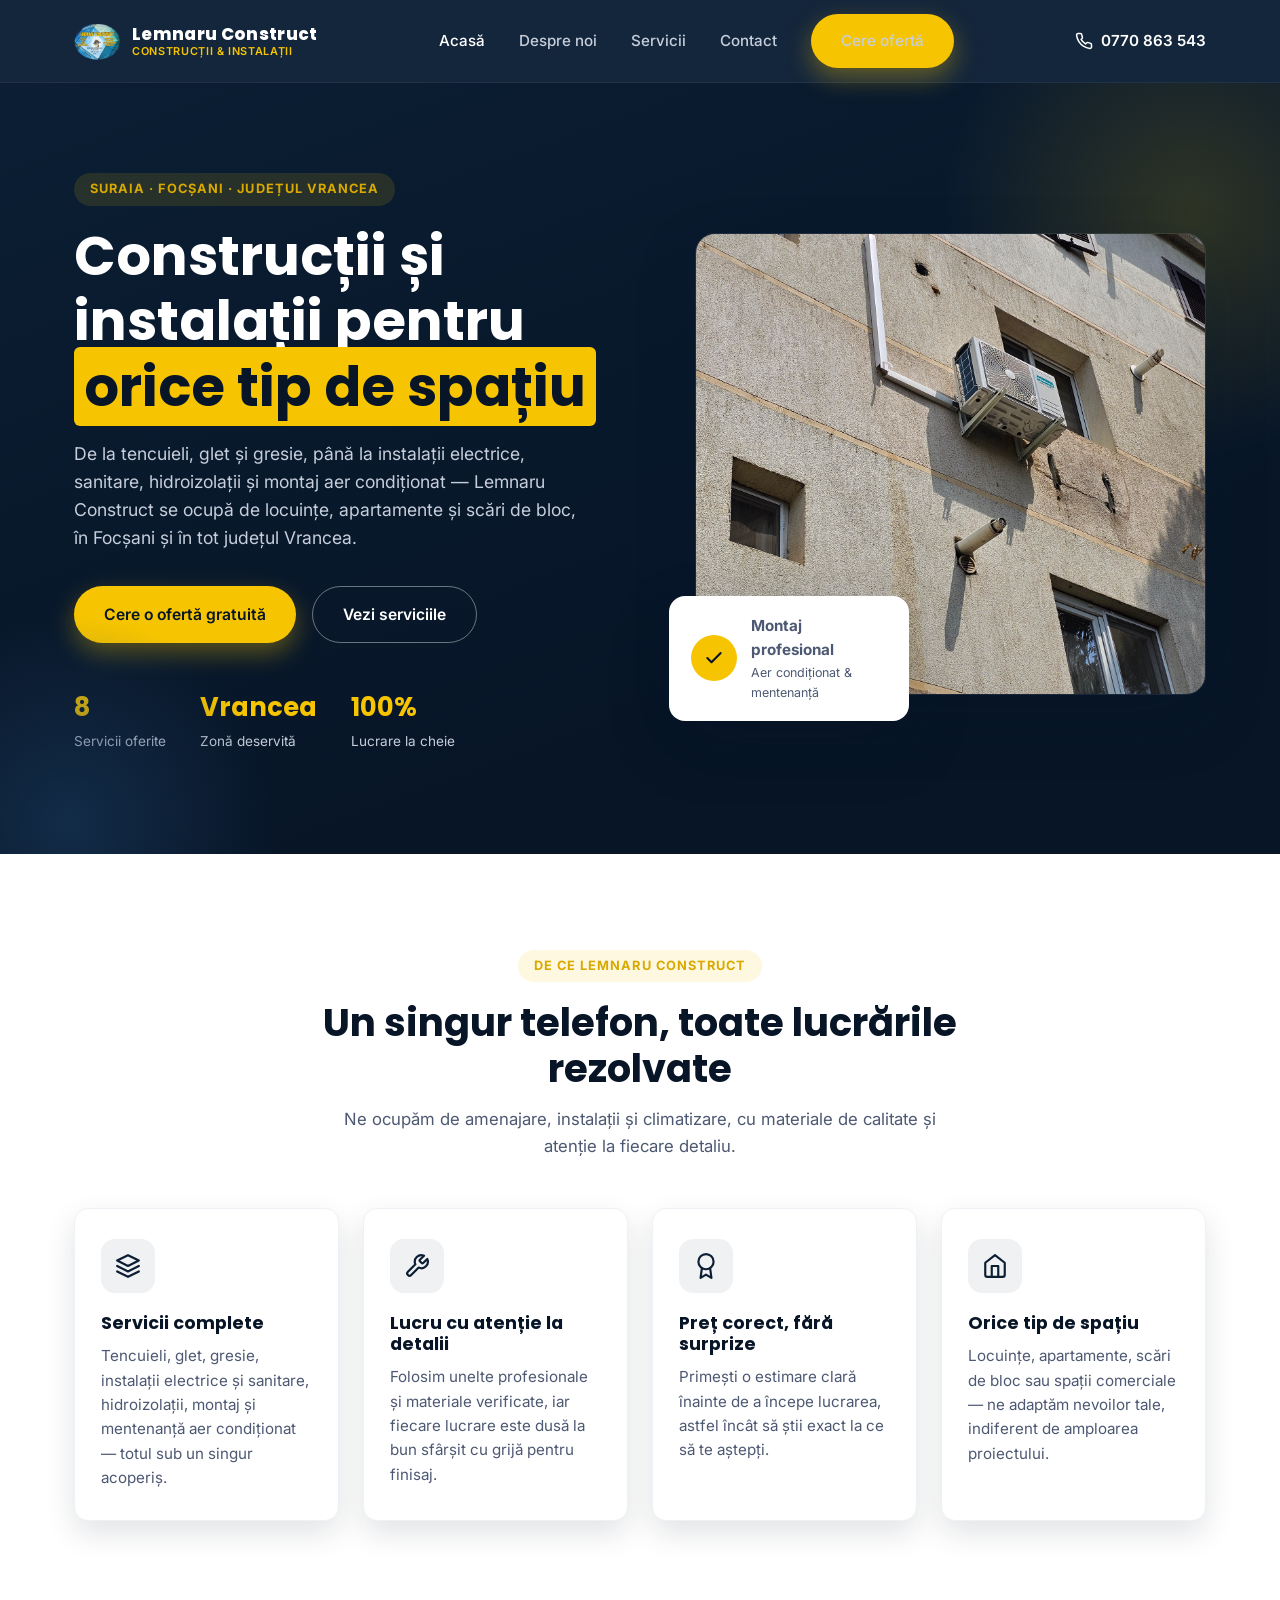
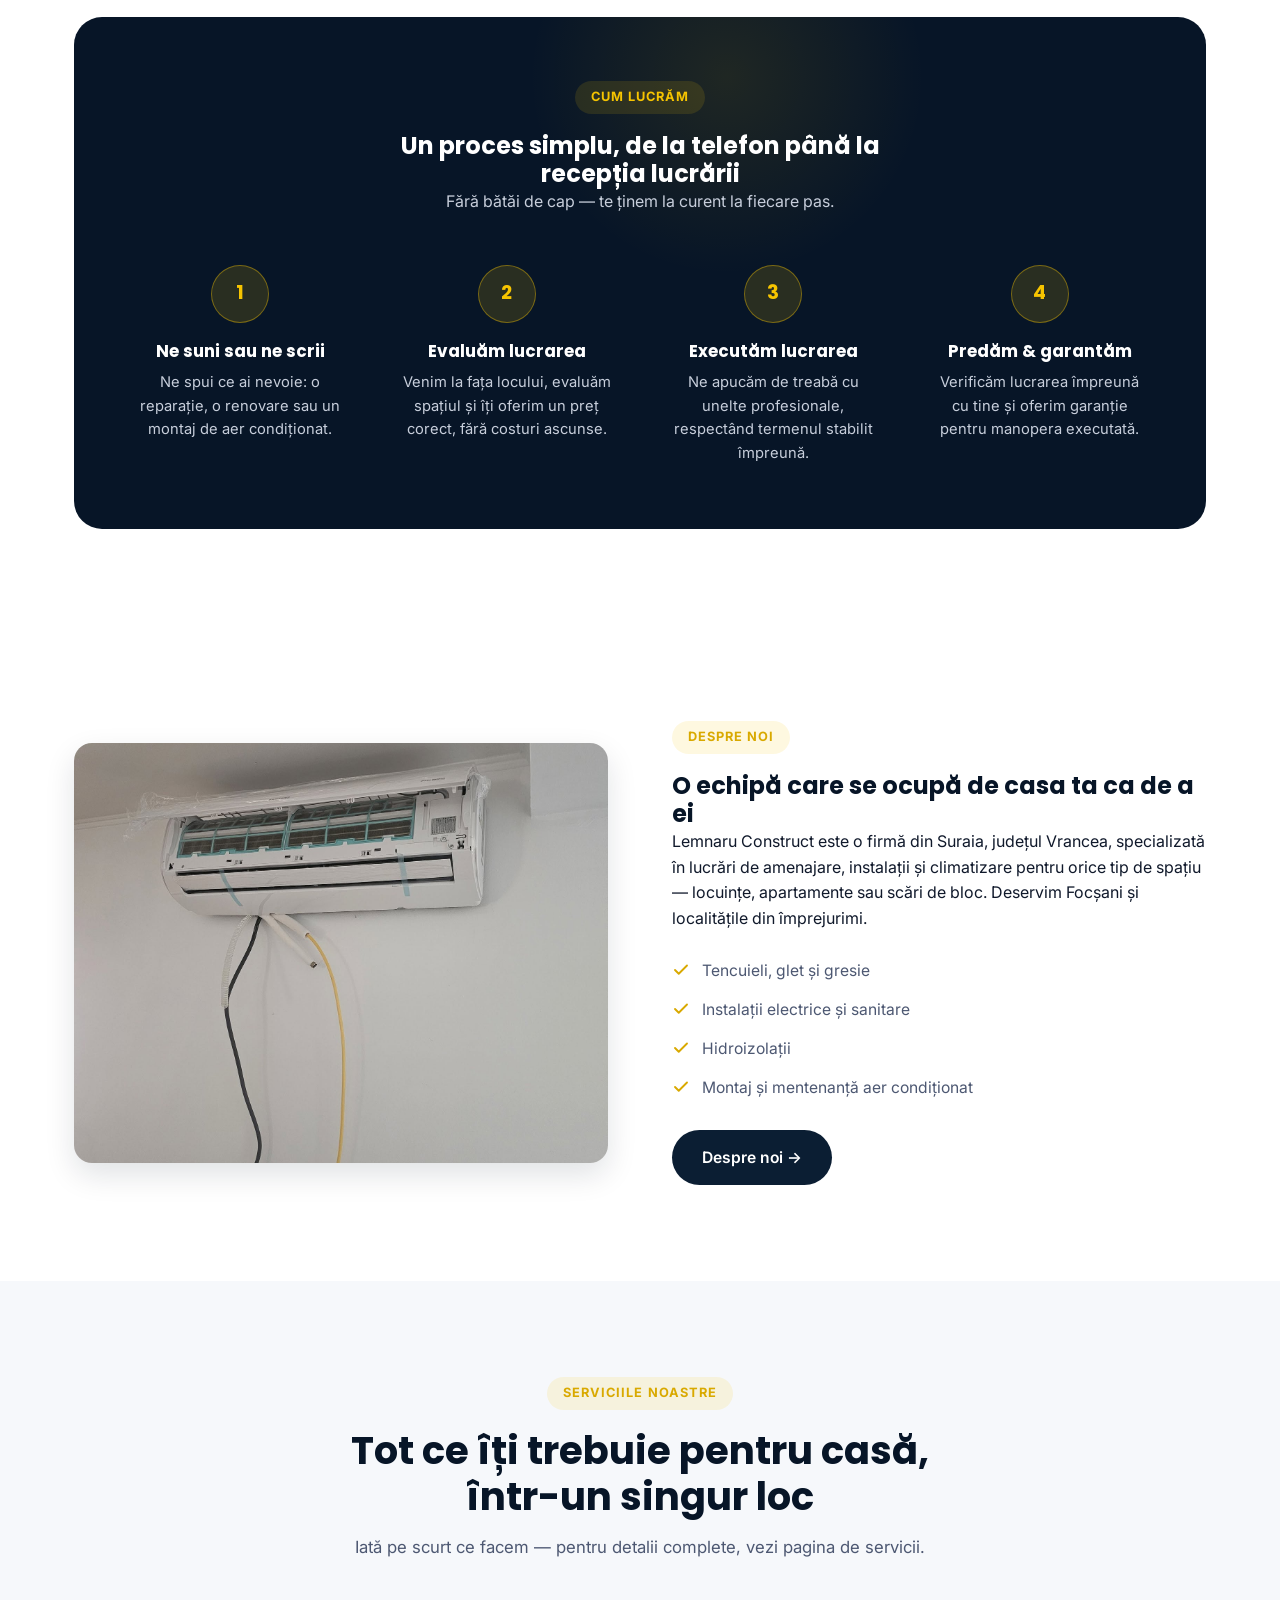
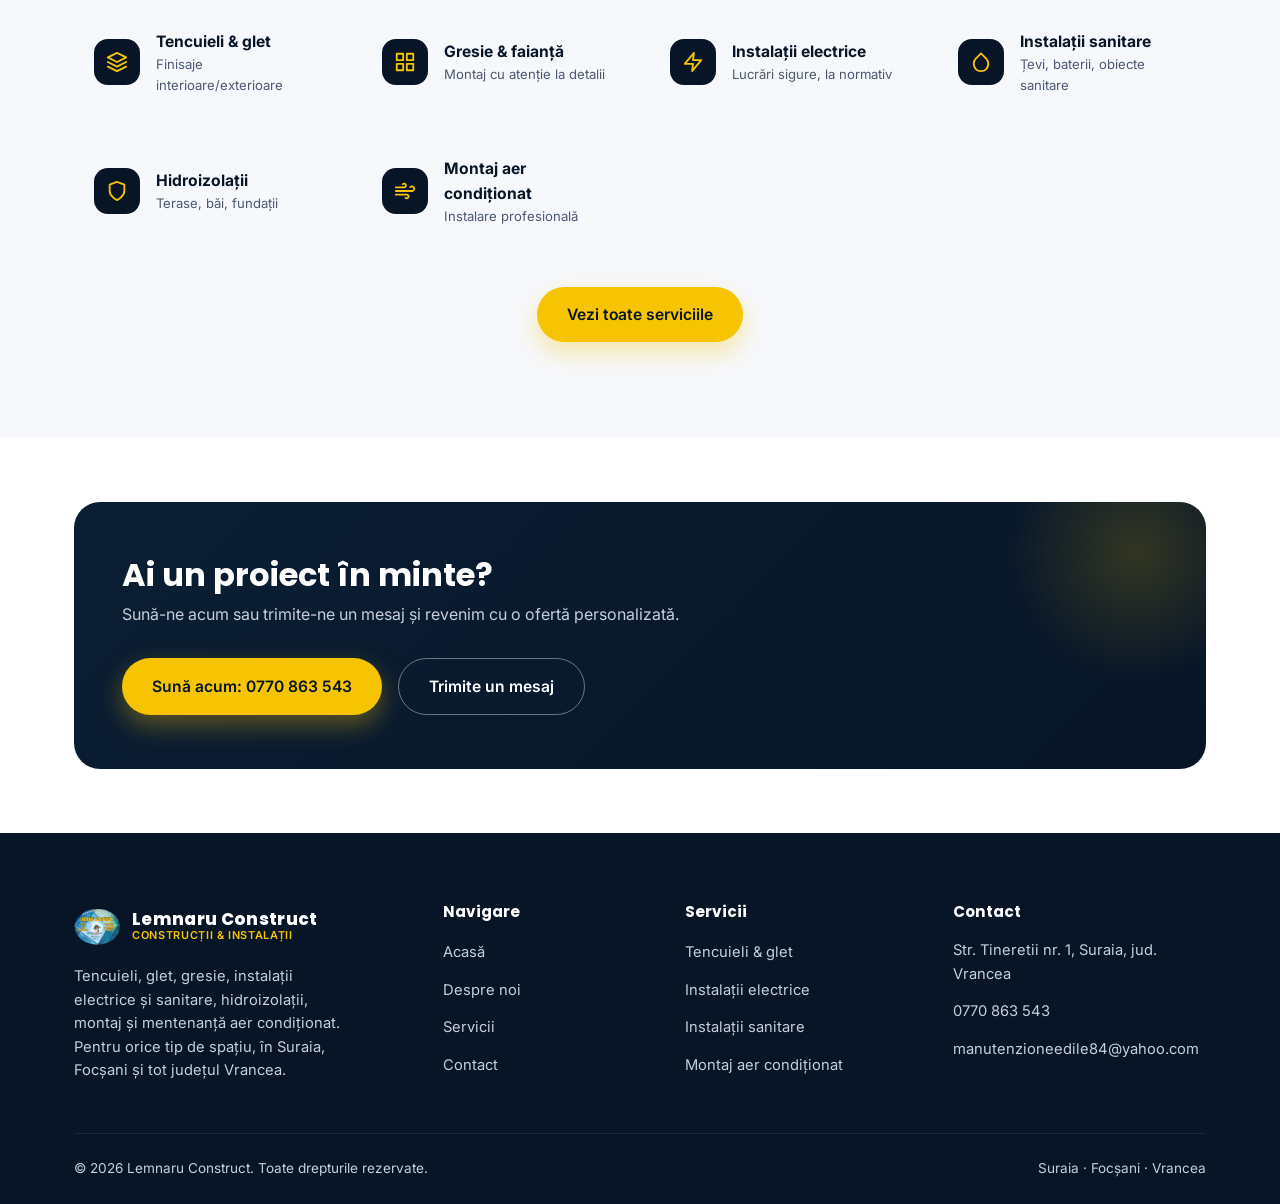
==== index.html @ 9089bf75 "Initial commit: site prezentare Lemnaru Construct 4 pagini (Acasa, Despre noi, Servicii, Contact) cu" ====
<!doctype html>
<html lang="ro">
<head>
<meta charset="UTF-8">
<meta name="viewport" content="width=device-width, initial-scale=1.0">
<title>Lemnaru Construct | Construcții & Instalații, Suraia - Focșani, Vrancea</title>
<meta name="description" content="Lemnaru Construct - tencuieli, glet, gresie, instalații electrice și sanitare, hidroizolații, montaj și mentenanță aer condiționat. Suraia, Focșani, județul Vrancea.">
<link rel="icon" type="image/png" href="images/logo.png">
<link rel="preconnect" href="https://fonts.googleapis.com">
<link href="https://fonts.googleapis.com/css2?family=Poppins:wght@600;700;800&family=Inter:wght@400;500;600;700&display=swap" rel="stylesheet">
<link rel="stylesheet" href="css/style.css">
</head>
<body>

<header class="site-header">
  <div class="nav-wrap">
    <a href="index.html" class="brand">
      <img src="images/logo.png" alt="Logo Lemnaru Construct">
      <span class="brand-text">
        <strong>Lemnaru Construct</strong>
        <span>Construcții &amp; Instalații</span>
      </span>
    </a>
    <nav class="nav-links">
      <a href="index.html" class="active">Acasă</a>
      <a href="despre.html">Despre noi</a>
      <a href="servicii.html">Servicii</a>
      <a href="contact.html">Contact</a>
      <a href="contact.html" class="btn btn-gold">Cere ofertă</a>
    </nav>
    <div class="nav-actions">
      <a href="tel:0770863543" class="nav-phone">
        <svg width="18" height="18" viewBox="0 0 24 24" fill="none" stroke="currentColor" stroke-width="2" stroke-linecap="round" stroke-linejoin="round"><path d="M22 16.92v3a2 2 0 0 1-2.18 2 19.79 19.79 0 0 1-8.63-3.07 19.5 19.5 0 0 1-6-6 19.79 19.79 0 0 1-3.07-8.67A2 2 0 0 1 4.11 2h3a2 2 0 0 1 2 1.72c.127.96.361 1.9.7 2.81a2 2 0 0 1-.45 2.11L8.09 9.91a16 16 0 0 0 6 6l1.27-1.27a2 2 0 0 1 2.11-.45c.91.339 1.85.573 2.81.7A2 2 0 0 1 22 16.92z"/></svg>
        0770 863 543
      </a>
      <button class="nav-toggle" aria-label="Deschide meniul" aria-expanded="false">
        <svg width="24" height="24" viewBox="0 0 24 24" fill="none" stroke="currentColor" stroke-width="2" stroke-linecap="round" stroke-linejoin="round"><line x1="3" y1="6" x2="21" y2="6"/><line x1="3" y1="12" x2="21" y2="12"/><line x1="3" y1="18" x2="21" y2="18"/></svg>
      </button>
    </div>
  </div>
</header>

<main>

  <!-- HERO -->
  <section class="hero">
    <div class="container hero-grid">
      <div class="hero-copy">
        <span class="eyebrow">Suraia &middot; Focșani &middot; Județul Vrancea</span>
        <h1>Construcții și instalații pentru <span class="highlight">orice tip de spațiu</span></h1>
        <p>De la tencuieli, glet și gresie, până la instalații electrice, sanitare, hidroizolații și montaj aer condiționat — Lemnaru Construct se ocupă de locuințe, apartamente și scări de bloc, în Focșani și în tot județul Vrancea.</p>
        <div class="hero-actions">
          <a href="contact.html" class="btn btn-gold">Cere o ofertă gratuită</a>
          <a href="servicii.html" class="btn btn-outline">Vezi serviciile</a>
        </div>
        <div class="hero-stats">
          <div><strong>8</strong><span>Servicii oferite</span></div>
          <div><strong>Vrancea</strong><span>Zonă deservită</span></div>
          <div><strong>100%</strong><span>Lucrare la cheie</span></div>
        </div>
      </div>
      <div class="hero-visual">
        <div class="frame">
          <img src="images/lucrare-1.jpg" alt="Montaj aer condiționat realizat de Lemnaru Construct">
        </div>
        <div class="hero-badge">
          <span class="ring">
            <svg width="20" height="20" viewBox="0 0 24 24" fill="none" stroke="currentColor" stroke-width="2.5" stroke-linecap="round" stroke-linejoin="round"><polyline points="20 6 9 17 4 12"/></svg>
          </span>
          <span>
            <strong>Montaj profesional</strong>
            <span>Aer condiționat &amp; mentenanță</span>
          </span>
        </div>
      </div>
    </div>
  </section>

  <!-- WHY CHOOSE US -->
  <section class="section">
    <div class="container">
      <div class="section-head center">
        <span class="eyebrow">De ce Lemnaru Construct</span>
        <h2>Un singur telefon, toate lucrările rezolvate</h2>
        <p>Ne ocupăm de amenajare, instalații și climatizare, cu materiale de calitate și atenție la fiecare detaliu.</p>
      </div>
      <div class="features-grid">
        <div class="feature-card">
          <span class="icon-circle">
            <svg width="26" height="26" viewBox="0 0 24 24" fill="none" stroke="currentColor" stroke-width="2" stroke-linecap="round" stroke-linejoin="round"><polygon points="12 2 2 7 12 12 22 7 12 2"/><polyline points="2 17 12 22 22 17"/><polyline points="2 12 12 17 22 12"/></svg>
          </span>
          <h3>Servicii complete</h3>
          <p>Tencuieli, glet, gresie, instalații electrice și sanitare, hidroizolații, montaj și mentenanță aer condiționat — totul sub un singur acoperiș.</p>
        </div>
        <div class="feature-card">
          <span class="icon-circle">
            <svg width="26" height="26" viewBox="0 0 24 24" fill="none" stroke="currentColor" stroke-width="2" stroke-linecap="round" stroke-linejoin="round"><path d="M14.7 6.3a1 1 0 0 0 0 1.4l1.6 1.6a1 1 0 0 0 1.4 0l3.77-3.77a6 6 0 0 1-7.94 7.94l-6.91 6.91a2.12 2.12 0 0 1-3-3l6.91-6.91a6 6 0 0 1 7.94-7.94l-3.76 3.76z"/></svg>
          </span>
          <h3>Lucru cu atenție la detalii</h3>
          <p>Folosim unelte profesionale și materiale verificate, iar fiecare lucrare este dusă la bun sfârșit cu grijă pentru finisaj.</p>
        </div>
        <div class="feature-card">
          <span class="icon-circle">
            <svg width="26" height="26" viewBox="0 0 24 24" fill="none" stroke="currentColor" stroke-width="2" stroke-linecap="round" stroke-linejoin="round"><circle cx="12" cy="8" r="7"/><polyline points="8.21 13.89 7 23 12 20 17 23 15.79 13.88"/></svg>
          </span>
          <h3>Preț corect, fără surprize</h3>
          <p>Primești o estimare clară înainte de a începe lucrarea, astfel încât să știi exact la ce să te aștepți.</p>
        </div>
        <div class="feature-card">
          <span class="icon-circle">
            <svg width="26" height="26" viewBox="0 0 24 24" fill="none" stroke="currentColor" stroke-width="2" stroke-linecap="round" stroke-linejoin="round"><path d="M3 9l9-7 9 7v11a2 2 0 0 1-2 2H5a2 2 0 0 1-2-2z"/><polyline points="9 22 9 12 15 12 15 22"/></svg>
          </span>
          <h3>Orice tip de spațiu</h3>
          <p>Locuințe, apartamente, scări de bloc sau spații comerciale — ne adaptăm nevoilor tale, indiferent de amploarea proiectului.</p>
        </div>
      </div>
    </div>
  </section>

  <!-- HOW WE WORK -->
  <section class="section" style="padding-top:0;">
    <div class="container">
      <div class="process-wrap">
        <div class="process-head">
          <span class="eyebrow" style="color:var(--gold); background:rgba(246,196,0,.12);">Cum lucrăm</span>
          <h2>Un proces simplu, de la telefon până la recepția lucrării</h2>
          <p>Fără bătăi de cap — te ținem la curent la fiecare pas.</p>
        </div>
        <div class="process-grid">
          <div class="process-step">
            <div class="process-num">1</div>
            <h3>Ne suni sau ne scrii</h3>
            <p>Ne spui ce ai nevoie: o reparație, o renovare sau un montaj de aer condiționat.</p>
          </div>
          <div class="process-step">
            <div class="process-num">2</div>
            <h3>Evaluăm lucrarea</h3>
            <p>Venim la fața locului, evaluăm spațiul și îți oferim un preț corect, fără costuri ascunse.</p>
          </div>
          <div class="process-step">
            <div class="process-num">3</div>
            <h3>Executăm lucrarea</h3>
            <p>Ne apucăm de treabă cu unelte profesionale, respectând termenul stabilit împreună.</p>
          </div>
          <div class="process-step">
            <div class="process-num">4</div>
            <h3>Predăm &amp; garantăm</h3>
            <p>Verificăm lucrarea împreună cu tine și oferim garanție pentru manopera executată.</p>
          </div>
        </div>
      </div>
    </div>
  </section>

  <!-- ABOUT PREVIEW -->
  <section class="section">
    <div class="container split">
      <div class="split-media">
        <div class="frame">
          <img src="images/lucrare-4.jpg" alt="Echipa Lemnaru Construct la lucru">
        </div>
      </div>
      <div class="split-copy">
        <span class="eyebrow">Despre noi</span>
        <h2>O echipă care se ocupă de casa ta ca de a ei</h2>
        <p>Lemnaru Construct este o firmă din Suraia, județul Vrancea, specializată în lucrări de amenajare, instalații și climatizare pentru orice tip de spațiu — locuințe, apartamente sau scări de bloc. Deservim Focșani și localitățile din împrejurimi.</p>
        <ul class="split-list">
          <li>
            <svg width="18" height="18" viewBox="0 0 24 24" fill="none" stroke="currentColor" stroke-width="2.5" stroke-linecap="round" stroke-linejoin="round"><polyline points="20 6 9 17 4 12"/></svg>
            Tencuieli, glet și gresie
          </li>
          <li>
            <svg width="18" height="18" viewBox="0 0 24 24" fill="none" stroke="currentColor" stroke-width="2.5" stroke-linecap="round" stroke-linejoin="round"><polyline points="20 6 9 17 4 12"/></svg>
            Instalații electrice și sanitare
          </li>
          <li>
            <svg width="18" height="18" viewBox="0 0 24 24" fill="none" stroke="currentColor" stroke-width="2.5" stroke-linecap="round" stroke-linejoin="round"><polyline points="20 6 9 17 4 12"/></svg>
            Hidroizolații
          </li>
          <li>
            <svg width="18" height="18" viewBox="0 0 24 24" fill="none" stroke="currentColor" stroke-width="2.5" stroke-linecap="round" stroke-linejoin="round"><polyline points="20 6 9 17 4 12"/></svg>
            Montaj și mentenanță aer condiționat
          </li>
        </ul>
        <div style="margin-top:30px;">
          <a href="despre.html" class="btn btn-navy">Despre noi &rarr;</a>
        </div>
      </div>
    </div>
  </section>

  <!-- SERVICES PREVIEW -->
  <section class="section" style="background:var(--off-white);">
    <div class="container">
      <div class="section-head center">
        <span class="eyebrow">Serviciile noastre</span>
        <h2>Tot ce îți trebuie pentru casă, într-un singur loc</h2>
        <p>Iată pe scurt ce facem — pentru detalii complete, vezi pagina de servicii.</p>
      </div>
      <div class="services-preview-grid">
        <a href="servicii.html" class="service-mini">
          <span class="icon-circle"><svg width="22" height="22" viewBox="0 0 24 24" fill="none" stroke="currentColor" stroke-width="2" stroke-linecap="round" stroke-linejoin="round"><polygon points="12 2 2 7 12 12 22 7 12 2"/><polyline points="2 17 12 22 22 17"/><polyline points="2 12 12 17 22 12"/></svg></span>
          <span><strong>Tencuieli &amp; glet</strong><span>Finisaje interioare/exterioare</span></span>
        </a>
        <a href="servicii.html" class="service-mini">
          <span class="icon-circle"><svg width="22" height="22" viewBox="0 0 24 24" fill="none" stroke="currentColor" stroke-width="2" stroke-linecap="round" stroke-linejoin="round"><rect x="3" y="3" width="7" height="7"/><rect x="14" y="3" width="7" height="7"/><rect x="14" y="14" width="7" height="7"/><rect x="3" y="14" width="7" height="7"/></svg></span>
          <span><strong>Gresie &amp; faianță</strong><span>Montaj cu atenție la detalii</span></span>
        </a>
        <a href="servicii.html" class="service-mini">
          <span class="icon-circle"><svg width="22" height="22" viewBox="0 0 24 24" fill="none" stroke="currentColor" stroke-width="2" stroke-linecap="round" stroke-linejoin="round"><polygon points="13 2 3 14 12 14 11 22 21 10 12 10 13 2"/></svg></span>
          <span><strong>Instalații electrice</strong><span>Lucrări sigure, la normativ</span></span>
        </a>
        <a href="servicii.html" class="service-mini">
          <span class="icon-circle"><svg width="22" height="22" viewBox="0 0 24 24" fill="none" stroke="currentColor" stroke-width="2" stroke-linecap="round" stroke-linejoin="round"><path d="M12 2.69l5.66 5.66a8 8 0 1 1-11.31 0z"/></svg></span>
          <span><strong>Instalații sanitare</strong><span>Țevi, baterii, obiecte sanitare</span></span>
        </a>
        <a href="servicii.html" class="service-mini">
          <span class="icon-circle"><svg width="22" height="22" viewBox="0 0 24 24" fill="none" stroke="currentColor" stroke-width="2" stroke-linecap="round" stroke-linejoin="round"><path d="M12 22s8-4 8-10V5l-8-3-8 3v7c0 6 8 10 8 10z"/></svg></span>
          <span><strong>Hidroizolații</strong><span>Terase, băi, fundații</span></span>
        </a>
        <a href="servicii.html" class="service-mini">
          <span class="icon-circle"><svg width="22" height="22" viewBox="0 0 24 24" fill="none" stroke="currentColor" stroke-width="2" stroke-linecap="round" stroke-linejoin="round"><path d="M9.59 4.59A2 2 0 1 1 11 8H2m10.59 11.41A2 2 0 1 0 14 16H2m15.73-8.27A2.5 2.5 0 1 1 19.5 12H2"/></svg></span>
          <span><strong>Montaj aer condiționat</strong><span>Instalare profesională</span></span>
        </a>
      </div>
      <div style="text-align:center; margin-top:40px;">
        <a href="servicii.html" class="btn btn-gold">Vezi toate serviciile</a>
      </div>
    </div>
  </section>

  <!-- CTA -->
  <section class="section-tight">
    <div class="container">
      <div class="cta-band">
        <div>
          <h2>Ai un proiect în minte?</h2>
          <p>Sună-ne acum sau trimite-ne un mesaj și revenim cu o ofertă personalizată.</p>
        </div>
        <div class="cta-actions">
          <a href="tel:0770863543" class="btn btn-gold">Sună acum: 0770 863 543</a>
          <a href="contact.html" class="btn btn-outline">Trimite un mesaj</a>
        </div>
      </div>
    </div>
  </section>

</main>

<footer class="site-footer">
  <div class="container">
    <div class="footer-grid">
      <div class="footer-brand">
        <a href="index.html" class="brand">
          <img src="images/logo.png" alt="Logo Lemnaru Construct">
          <span class="brand-text">
            <strong>Lemnaru Construct</strong>
            <span>Construcții &amp; Instalații</span>
          </span>
        </a>
        <p>Tencuieli, glet, gresie, instalații electrice și sanitare, hidroizolații, montaj și mentenanță aer condiționat. Pentru orice tip de spațiu, în Suraia, Focșani și tot județul Vrancea.</p>
      </div>
      <div class="footer-col">
        <h4>Navigare</h4>
        <ul>
          <li><a href="index.html">Acasă</a></li>
          <li><a href="despre.html">Despre noi</a></li>
          <li><a href="servicii.html">Servicii</a></li>
          <li><a href="contact.html">Contact</a></li>
        </ul>
      </div>
      <div class="footer-col">
        <h4>Servicii</h4>
        <ul>
          <li><a href="servicii.html">Tencuieli &amp; glet</a></li>
          <li><a href="servicii.html">Instalații electrice</a></li>
          <li><a href="servicii.html">Instalații sanitare</a></li>
          <li><a href="servicii.html">Montaj aer condiționat</a></li>
        </ul>
      </div>
      <div class="footer-col">
        <h4>Contact</h4>
        <div class="contact-row">
          <span>Str. Tineretii nr. 1, Suraia, jud. Vrancea</span>
        </div>
        <div class="contact-row">
          <a href="tel:0770863543">0770 863 543</a>
        </div>
        <div class="contact-row">
          <a href="mailto:manutenzioneedile84@yahoo.com">manutenzioneedile84@yahoo.com</a>
        </div>
      </div>
    </div>
    <div class="footer-bottom">
      <span>&copy; 2026 Lemnaru Construct. Toate drepturile rezervate.</span>
      <span>Suraia &middot; Focșani &middot; Vrancea</span>
    </div>
  </div>
</footer>

<script src="js/script.js"></script>
</body>
</html>
---- css/style.css ----
/* ============ Reset & base ============ */
* { margin: 0; padding: 0; box-sizing: border-box; }

:root {
  --navy-950: #071527;
  --navy-900: #0b1e33;
  --navy-800: #122b46;
  --navy-700: #1a3a5c;
  --gold: #f6c400;
  --gold-dark: #d9a900;
  --white: #ffffff;
  --off-white: #f6f8fb;
  --gray-100: #eef1f6;
  --gray-300: #c7cedb;
  --gray-500: #7c8698;
  --text-dark: #10192b;
  --text-muted: #4d5872;
  --radius: 14px;
  --shadow: 0 12px 30px rgba(7, 21, 39, 0.12);
  --shadow-lg: 0 24px 60px rgba(7, 21, 39, 0.22);
}

html { scroll-behavior: smooth; }

body {
  font-family: 'Inter', system-ui, -apple-system, sans-serif;
  color: var(--text-dark);
  background: var(--white);
  line-height: 1.6;
  overflow-x: hidden;
}

h1, h2, h3, h4 {
  font-family: 'Poppins', 'Inter', sans-serif;
  font-weight: 700;
  line-height: 1.2;
  color: var(--navy-950);
}

a { text-decoration: none; color: inherit; }
ul { list-style: none; }
img { max-width: 100%; display: block; }
button { font-family: inherit; cursor: pointer; border: none; }

.container {
  width: 100%;
  max-width: 1180px;
  margin: 0 auto;
  padding: 0 24px;
}

.section { padding: 96px 0; }
.section-tight { padding: 64px 0; }

.eyebrow {
  display: inline-flex;
  align-items: center;
  gap: 8px;
  font-size: 0.8rem;
  font-weight: 700;
  letter-spacing: 0.08em;
  text-transform: uppercase;
  color: var(--gold-dark);
  background: rgba(246, 196, 0, 0.12);
  padding: 6px 16px;
  border-radius: 999px;
  margin-bottom: 18px;
}

.section-head { max-width: 640px; margin-bottom: 48px; }
.section-head.center { margin-left: auto; margin-right: auto; text-align: center; }
.section-head h2 { font-size: clamp(1.8rem, 3vw, 2.5rem); margin-bottom: 14px; }
.section-head p { color: var(--text-muted); font-size: 1.05rem; }

.highlight {
  color: var(--navy-950);
  background: var(--gold);
  padding: 0.03em 0.18em;
  border-radius: 6px;
  box-decoration-break: clone;
  -webkit-box-decoration-break: clone;
}

/* ============ Buttons ============ */
.btn {
  display: inline-flex;
  align-items: center;
  justify-content: center;
  gap: 10px;
  padding: 15px 30px;
  border-radius: 999px;
  font-weight: 600;
  font-size: 0.98rem;
  transition: transform 0.18s ease, box-shadow 0.18s ease, background 0.18s ease;
  white-space: nowrap;
}
.btn:hover { transform: translateY(-2px); }

.btn-gold {
  background: var(--gold);
  color: var(--navy-950);
  box-shadow: 0 10px 24px rgba(246, 196, 0, 0.35);
}
.btn-gold:hover { background: var(--gold-dark); }

.btn-outline {
  background: transparent;
  border: 1.5px solid rgba(255, 255, 255, 0.4);
  color: var(--white);
}
.btn-outline:hover { background: rgba(255, 255, 255, 0.12); }

.btn-navy {
  background: var(--navy-900);
  color: var(--white);
}
.btn-navy:hover { background: var(--navy-800); }

.btn-block { width: 100%; }

/* ============ Header ============ */
.site-header {
  position: sticky;
  top: 0;
  z-index: 100;
  background: rgba(11, 30, 51, 0.96);
  backdrop-filter: blur(10px);
  border-bottom: 1px solid rgba(255, 255, 255, 0.06);
}

.nav-wrap {
  display: flex;
  align-items: center;
  justify-content: space-between;
  padding: 14px 24px;
  max-width: 1180px;
  margin: 0 auto;
}

.brand {
  display: flex;
  align-items: center;
  gap: 12px;
}
.brand img {
  width: 46px;
  height: 46px;
  border-radius: 50%;
  object-fit: cover;
}
.brand-text {
  display: flex;
  flex-direction: column;
  line-height: 1.15;
}
.brand-text strong {
  color: var(--white);
  font-family: 'Poppins', sans-serif;
  font-weight: 800;
  font-size: 1.05rem;
  letter-spacing: 0.02em;
}
.brand-text span {
  color: var(--gold);
  font-size: 0.68rem;
  font-weight: 600;
  letter-spacing: 0.06em;
  text-transform: uppercase;
}

.nav-links {
  display: flex;
  align-items: center;
  gap: 34px;
}
.nav-links a {
  color: var(--gray-300);
  font-size: 0.95rem;
  font-weight: 500;
  transition: color 0.15s ease;
}
.nav-links a:hover, .nav-links a.active { color: var(--white); }

.nav-actions {
  display: flex;
  align-items: center;
  gap: 20px;
}
.nav-phone {
  display: flex;
  align-items: center;
  gap: 8px;
  color: var(--white);
  font-weight: 600;
  font-size: 0.95rem;
}
.nav-phone svg { flex-shrink: 0; }

.nav-toggle {
  display: none;
  background: none;
  width: 40px;
  height: 40px;
  align-items: center;
  justify-content: center;
  color: var(--white);
}

/* ============ Hero ============ */
.hero {
  position: relative;
  background: linear-gradient(160deg, var(--navy-900) 0%, var(--navy-950) 70%);
  color: var(--white);
  overflow: hidden;
  padding: 90px 0 100px;
}
.hero::before {
  content: '';
  position: absolute;
  top: -120px; right: -160px;
  width: 500px; height: 500px;
  background: radial-gradient(circle, rgba(246, 196, 0, 0.16), transparent 70%);
  border-radius: 50%;
}
.hero::after {
  content: '';
  position: absolute;
  bottom: -180px; left: -140px;
  width: 420px; height: 420px;
  background: radial-gradient(circle, rgba(26, 58, 92, 0.6), transparent 70%);
  border-radius: 50%;
}

.hero-grid {
  position: relative;
  display: grid;
  grid-template-columns: 1.05fr 0.95fr;
  gap: 56px;
  align-items: center;
}

.hero-copy h1 {
  color: var(--white);
  font-size: clamp(2.2rem, 4.4vw, 3.4rem);
  margin-bottom: 20px;
}
.hero-copy p {
  color: var(--gray-300);
  font-size: 1.1rem;
  max-width: 520px;
  margin-bottom: 34px;
}
.hero-actions {
  display: flex;
  flex-wrap: wrap;
  gap: 16px;
  margin-bottom: 44px;
}

.hero-stats {
  display: flex;
  gap: 34px;
  flex-wrap: wrap;
}
.hero-stats div strong {
  display: block;
  font-family: 'Poppins', sans-serif;
  font-size: 1.6rem;
  color: var(--gold);
}
.hero-stats div span {
  font-size: 0.85rem;
  color: var(--gray-300);
}

.hero-visual {
  position: relative;
}
.hero-visual .frame {
  border-radius: 20px;
  overflow: hidden;
  box-shadow: var(--shadow-lg);
  border: 1px solid rgba(255, 255, 255, 0.08);
}
.hero-visual img { width: 100%; height: 460px; object-fit: cover; }

.hero-badge {
  position: absolute;
  bottom: -26px;
  left: -26px;
  background: var(--white);
  color: var(--navy-950);
  padding: 18px 22px;
  border-radius: 16px;
  box-shadow: var(--shadow-lg);
  display: flex;
  align-items: center;
  gap: 14px;
  max-width: 240px;
}
.hero-badge .ring {
  width: 46px; height: 46px;
  border-radius: 50%;
  background: var(--gold);
  display: flex;
  align-items: center;
  justify-content: center;
  flex-shrink: 0;
  color: var(--navy-950);
  font-weight: 800;
}
.hero-badge strong { display: block; font-size: 0.95rem; }
.hero-badge span { font-size: 0.78rem; color: var(--text-muted); }

/* ============ Page hero (inner pages) ============ */
.page-hero {
  background: linear-gradient(160deg, var(--navy-900) 0%, var(--navy-950) 80%);
  color: var(--white);
  padding: 70px 0;
  text-align: center;
  position: relative;
  overflow: hidden;
}
.page-hero::before {
  content: '';
  position: absolute;
  top: -100px; right: -100px;
  width: 320px; height: 320px;
  background: radial-gradient(circle, rgba(246, 196, 0, 0.15), transparent 70%);
  border-radius: 50%;
}
.page-hero h1 { color: var(--white); font-size: clamp(1.9rem, 3.6vw, 2.7rem); margin-bottom: 12px; }
.page-hero p { color: var(--gray-300); max-width: 560px; margin: 0 auto; }
.breadcrumb {
  display: inline-flex;
  gap: 8px;
  font-size: 0.85rem;
  color: var(--gray-300);
  margin-bottom: 18px;
}
.breadcrumb span { color: var(--gold); }

/* ============ Feature / why-us cards ============ */
.features-grid {
  display: grid;
  grid-template-columns: repeat(auto-fit, minmax(230px, 1fr));
  gap: 24px;
}
.feature-card {
  background: var(--white);
  border: 1px solid var(--gray-100);
  border-radius: var(--radius);
  padding: 30px 26px;
  box-shadow: var(--shadow);
  transition: transform 0.2s ease, box-shadow 0.2s ease;
}
.feature-card:hover { transform: translateY(-6px); box-shadow: var(--shadow-lg); }
.icon-circle {
  width: 54px; height: 54px;
  border-radius: 14px;
  background: rgba(11, 30, 51, 0.06);
  display: flex;
  align-items: center;
  justify-content: center;
  margin-bottom: 20px;
  color: var(--navy-900);
}
.feature-card h3 { font-size: 1.1rem; margin-bottom: 10px; }
.feature-card p { color: var(--text-muted); font-size: 0.95rem; }

/* ============ Split (about) ============ */
.split {
  display: grid;
  grid-template-columns: 1fr 1fr;
  gap: 64px;
  align-items: center;
}
.split-media { position: relative; }
.split-media .frame {
  border-radius: 18px;
  overflow: hidden;
  box-shadow: var(--shadow);
}
.split-media img { width: 100%; height: 420px; object-fit: cover; }
.split-list { margin-top: 26px; display: flex; flex-direction: column; gap: 14px; }
.split-list li {
  display: flex;
  align-items: flex-start;
  gap: 12px;
  color: var(--text-muted);
  font-size: 0.98rem;
}
.split-list svg { color: var(--gold-dark); flex-shrink: 0; margin-top: 3px; }

/* ============ Process steps ============ */
.process-wrap {
  background: var(--navy-950);
  color: var(--white);
  border-radius: 28px;
  padding: 64px 48px;
  position: relative;
  overflow: hidden;
}
.process-wrap::before {
  content: '';
  position: absolute;
  top: -140px; left: 40%;
  width: 400px; height: 400px;
  background: radial-gradient(circle, rgba(246, 196, 0, 0.1), transparent 70%);
  border-radius: 50%;
}
.process-head { text-align: center; max-width: 560px; margin: 0 auto 50px; position: relative; }
.process-head h2 { color: var(--white); }
.process-head p { color: var(--gray-300); }
.process-grid {
  display: grid;
  grid-template-columns: repeat(auto-fit, minmax(220px, 1fr));
  gap: 30px;
  position: relative;
}
.process-step { text-align: center; padding: 0 10px; }
.process-num {
  width: 58px; height: 58px;
  border-radius: 50%;
  background: rgba(246, 196, 0, 0.14);
  border: 1.5px solid rgba(246, 196, 0, 0.4);
  color: var(--gold);
  font-family: 'Poppins', sans-serif;
  font-weight: 700;
  font-size: 1.2rem;
  display: flex;
  align-items: center;
  justify-content: center;
  margin: 0 auto 18px;
}
.process-step h3 { color: var(--white); font-size: 1.05rem; margin-bottom: 10px; }
.process-step p { color: var(--gray-300); font-size: 0.92rem; }

/* ============ Services grid ============ */
.services-grid {
  display: grid;
  grid-template-columns: repeat(auto-fit, minmax(270px, 1fr));
  gap: 26px;
}
.service-card {
  background: var(--white);
  border: 1px solid var(--gray-100);
  border-radius: var(--radius);
  padding: 32px 28px;
  box-shadow: var(--shadow);
  transition: transform 0.2s ease, box-shadow 0.2s ease, border-color 0.2s ease;
  display: flex;
  flex-direction: column;
  gap: 16px;
}
.service-card:hover { transform: translateY(-6px); box-shadow: var(--shadow-lg); border-color: rgba(246, 196, 0, 0.4); }
.service-card .icon-circle { background: var(--navy-950); color: var(--gold); }
.service-card h3 { font-size: 1.15rem; }
.service-card p { color: var(--text-muted); font-size: 0.95rem; flex-grow: 1; }
.service-card .tag {
  align-self: flex-start;
  font-size: 0.75rem;
  font-weight: 700;
  letter-spacing: 0.04em;
  text-transform: uppercase;
  color: var(--gold-dark);
  background: rgba(246, 196, 0, 0.12);
  padding: 5px 12px;
  border-radius: 999px;
}
.service-card.with-photo { padding: 0; overflow: hidden; }
.service-card.with-photo img { width: 100%; height: 190px; object-fit: cover; }
.service-card.with-photo .service-body { padding: 26px 26px 30px; display: flex; flex-direction: column; gap: 14px; flex-grow: 1; }

.services-preview-grid {
  display: grid;
  grid-template-columns: repeat(auto-fit, minmax(220px, 1fr));
  gap: 20px;
}
.service-mini {
  display: flex;
  align-items: center;
  gap: 16px;
  background: var(--off-white);
  border-radius: 14px;
  padding: 20px;
  transition: background 0.2s ease;
}
.service-mini:hover { background: var(--gray-100); }
.service-mini .icon-circle { margin-bottom: 0; width: 46px; height: 46px; background: var(--navy-950); color: var(--gold); flex-shrink: 0; }
.service-mini strong { display: block; font-size: 0.98rem; color: var(--navy-950); }
.service-mini span { font-size: 0.82rem; color: var(--text-muted); }

/* ============ Coverage / area ============ */
.coverage {
  background: var(--off-white);
  border-radius: 24px;
  padding: 56px;
  display: grid;
  grid-template-columns: 1.1fr 0.9fr;
  gap: 48px;
  align-items: center;
}
.coverage-tags {
  display: flex;
  flex-wrap: wrap;
  gap: 10px;
  margin-top: 22px;
}
.coverage-tags span {
  background: var(--white);
  border: 1px solid var(--gray-100);
  padding: 8px 16px;
  border-radius: 999px;
  font-size: 0.88rem;
  font-weight: 600;
  color: var(--navy-900);
  box-shadow: var(--shadow);
}
.coverage-map {
  border-radius: 18px;
  overflow: hidden;
  box-shadow: var(--shadow);
  height: 320px;
}
.coverage-map iframe { width: 100%; height: 100%; border: 0; }

/* ============ Values grid (despre) ============ */
.values-grid {
  display: grid;
  grid-template-columns: repeat(auto-fit, minmax(240px, 1fr));
  gap: 24px;
}
.value-card {
  padding: 28px;
  border-radius: var(--radius);
  background: var(--off-white);
}
.value-card h3 { font-size: 1.05rem; margin-bottom: 8px; }
.value-card p { color: var(--text-muted); font-size: 0.93rem; }

.timeline {
  display: flex;
  flex-direction: column;
  gap: 0;
}
.timeline-item {
  display: grid;
  grid-template-columns: 44px 1fr;
  gap: 20px;
}
.timeline-dot-col {
  display: flex;
  flex-direction: column;
  align-items: center;
}
.timeline-dot {
  width: 14px; height: 14px;
  border-radius: 50%;
  background: var(--gold);
  margin-top: 6px;
  flex-shrink: 0;
}
.timeline-line { width: 2px; flex-grow: 1; background: var(--gray-100); margin-top: 4px; }
.timeline-item:last-child .timeline-line { display: none; }
.timeline-content { padding-bottom: 34px; }
.timeline-content h4 { font-size: 1rem; margin-bottom: 6px; }
.timeline-content p { color: var(--text-muted); font-size: 0.93rem; }

/* ============ CTA band ============ */
.cta-band {
  background: linear-gradient(135deg, var(--navy-900), var(--navy-950));
  color: var(--white);
  border-radius: 26px;
  padding: 54px 48px;
  display: flex;
  align-items: center;
  justify-content: space-between;
  gap: 30px;
  flex-wrap: wrap;
  position: relative;
  overflow: hidden;
}
.cta-band::before {
  content: '';
  position: absolute;
  top: -80px; right: -60px;
  width: 260px; height: 260px;
  background: radial-gradient(circle, rgba(246, 196, 0, 0.18), transparent 70%);
  border-radius: 50%;
}
.cta-band h2 { color: var(--white); font-size: clamp(1.5rem, 2.6vw, 2rem); margin-bottom: 8px; }
.cta-band p { color: var(--gray-300); }
.cta-actions { display: flex; gap: 16px; flex-wrap: wrap; position: relative; }

/* ============ Contact page ============ */
.contact-grid {
  display: grid;
  grid-template-columns: 0.85fr 1.15fr;
  gap: 48px;
  align-items: start;
}
.contact-info-card {
  background: var(--navy-950);
  color: var(--white);
  border-radius: 22px;
  padding: 40px 34px;
}
.contact-info-card h3 { color: var(--white); margin-bottom: 8px; }
.contact-info-card > p { color: var(--gray-300); font-size: 0.94rem; margin-bottom: 30px; }
.contact-row {
  display: flex;
  gap: 16px;
  align-items: flex-start;
  padding: 18px 0;
  border-top: 1px solid rgba(255, 255, 255, 0.08);
}
.contact-row:first-of-type { border-top: none; }
.contact-row .icon-circle { background: rgba(246, 196, 0, 0.14); color: var(--gold); margin-bottom: 0; flex-shrink: 0; }
.contact-row strong { display: block; font-size: 0.95rem; margin-bottom: 3px; }
.contact-row span, .contact-row a { color: var(--gray-300); font-size: 0.92rem; }
.contact-row a:hover { color: var(--gold); }

.contact-form-card {
  background: var(--white);
  border: 1px solid var(--gray-100);
  border-radius: 22px;
  padding: 44px;
  box-shadow: var(--shadow);
}
.form-grid {
  display: grid;
  grid-template-columns: 1fr 1fr;
  gap: 20px;
  margin-bottom: 20px;
}
.form-field { display: flex; flex-direction: column; gap: 8px; }
.form-field.full { grid-column: 1 / -1; }
.form-field label { font-size: 0.88rem; font-weight: 600; color: var(--navy-950); }
.form-field input, .form-field select, .form-field textarea {
  border: 1.5px solid var(--gray-100);
  background: var(--off-white);
  border-radius: 10px;
  padding: 13px 16px;
  font-family: inherit;
  font-size: 0.95rem;
  color: var(--text-dark);
  transition: border-color 0.15s ease, background 0.15s ease;
}
.form-field input:focus, .form-field select:focus, .form-field textarea:focus {
  outline: none;
  border-color: var(--gold);
  background: var(--white);
}
.form-field textarea { resize: vertical; min-height: 120px; }
.form-note { font-size: 0.82rem; color: var(--gray-500); margin-top: 14px; }

/* ============ Footer ============ */
.site-footer {
  background: var(--navy-950);
  color: var(--gray-300);
  padding-top: 70px;
}
.footer-grid {
  display: grid;
  grid-template-columns: 1.3fr 0.8fr 0.9fr 1fr;
  gap: 40px;
  padding-bottom: 50px;
  border-bottom: 1px solid rgba(255, 255, 255, 0.08);
}
.footer-brand .brand-text strong { color: var(--white); }
.footer-brand p { margin-top: 16px; font-size: 0.92rem; max-width: 280px; }
.footer-col h4 { color: var(--white); font-size: 0.95rem; margin-bottom: 18px; }
.footer-col ul { display: flex; flex-direction: column; gap: 12px; }
.footer-col a { font-size: 0.92rem; transition: color 0.15s ease; }
.footer-col a:hover { color: var(--gold); }
.footer-col .contact-row { border: none; padding: 0 0 14px; }
.footer-bottom {
  display: flex;
  justify-content: space-between;
  align-items: center;
  padding: 24px 0;
  font-size: 0.85rem;
  flex-wrap: wrap;
  gap: 10px;
}

/* ============ Responsive ============ */
@media (max-width: 960px) {
  .hero-grid, .split, .coverage, .contact-grid { grid-template-columns: 1fr; }
  .split-media { order: -1; }
  .footer-grid { grid-template-columns: 1fr 1fr; }
  .hero-visual { max-width: 480px; margin: 0 auto; }
}

@media (max-width: 800px) {
  .nav-links { position: fixed; top: 74px; left: 0; right: 0; bottom: 0; background: var(--navy-950); flex-direction: column; align-items: flex-start; padding: 30px 24px; gap: 22px; transform: translateX(100%); transition: transform 0.25s ease; overflow-y: auto; }
  .nav-links.open { transform: translateX(0); }
  .nav-toggle { display: flex; }
  .nav-phone { display: none; }
  .nav-links .btn { width: 100%; }
  .section { padding: 64px 0; }
  .process-wrap, .cta-band, .coverage { padding: 36px 24px; }
  .cta-band { text-align: center; justify-content: center; }
  .footer-grid { grid-template-columns: 1fr; }
  .form-grid { grid-template-columns: 1fr; }
}

@media (max-width: 520px) {
  .hero-badge { position: static; margin-top: -30px; max-width: none; }
  .hero { padding: 50px 0 70px; }
}
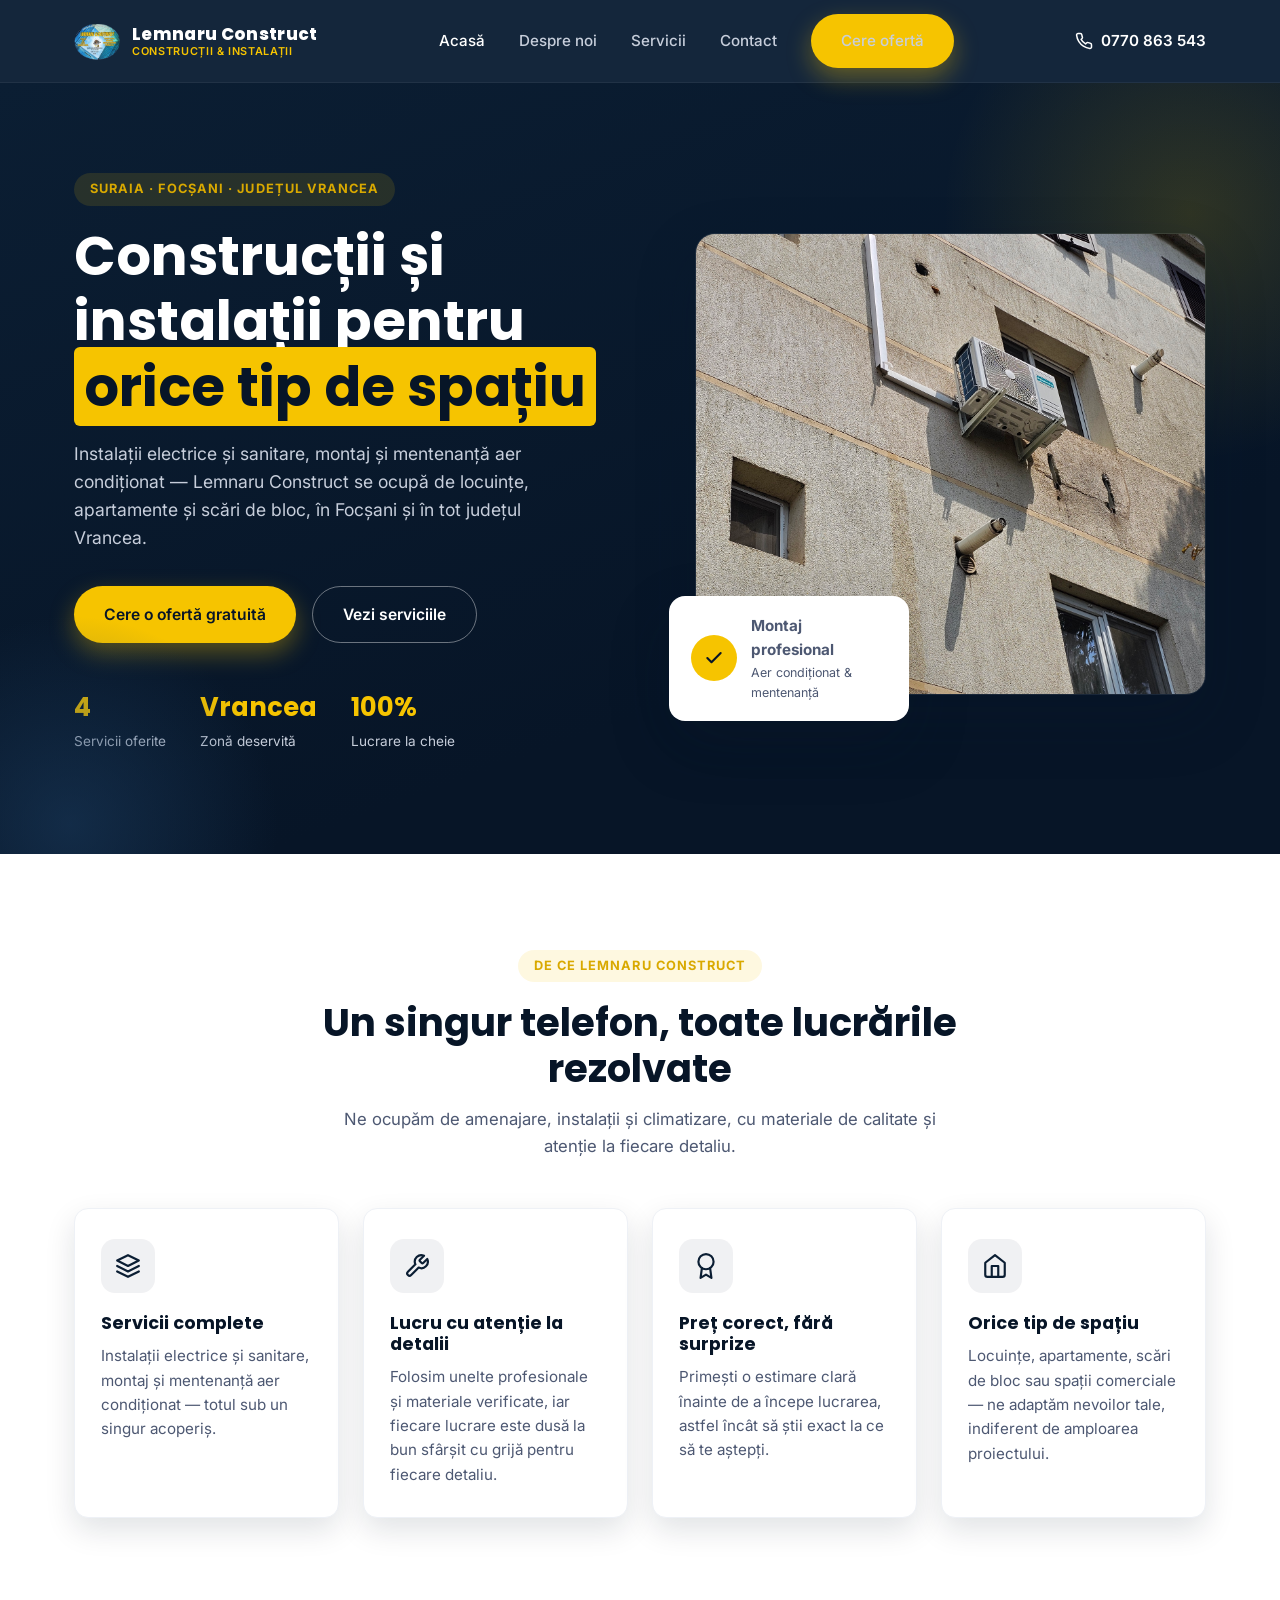
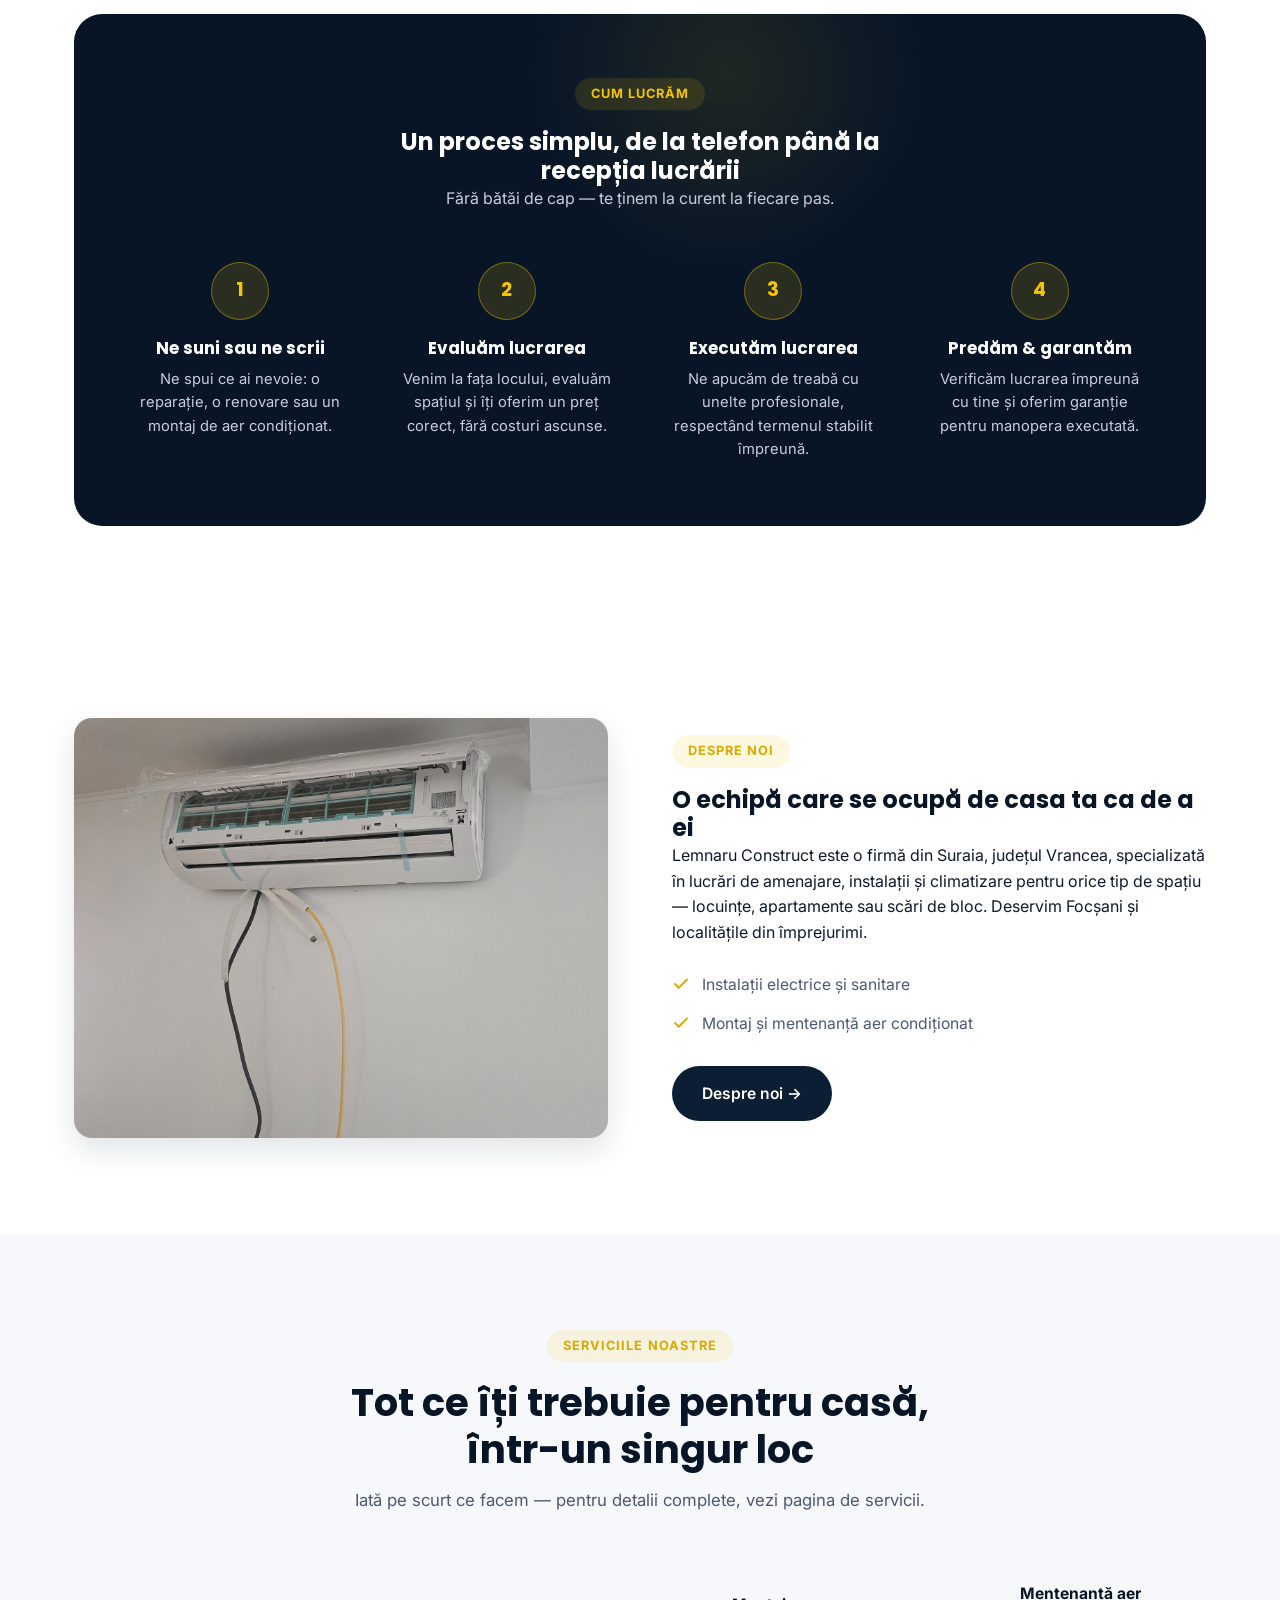
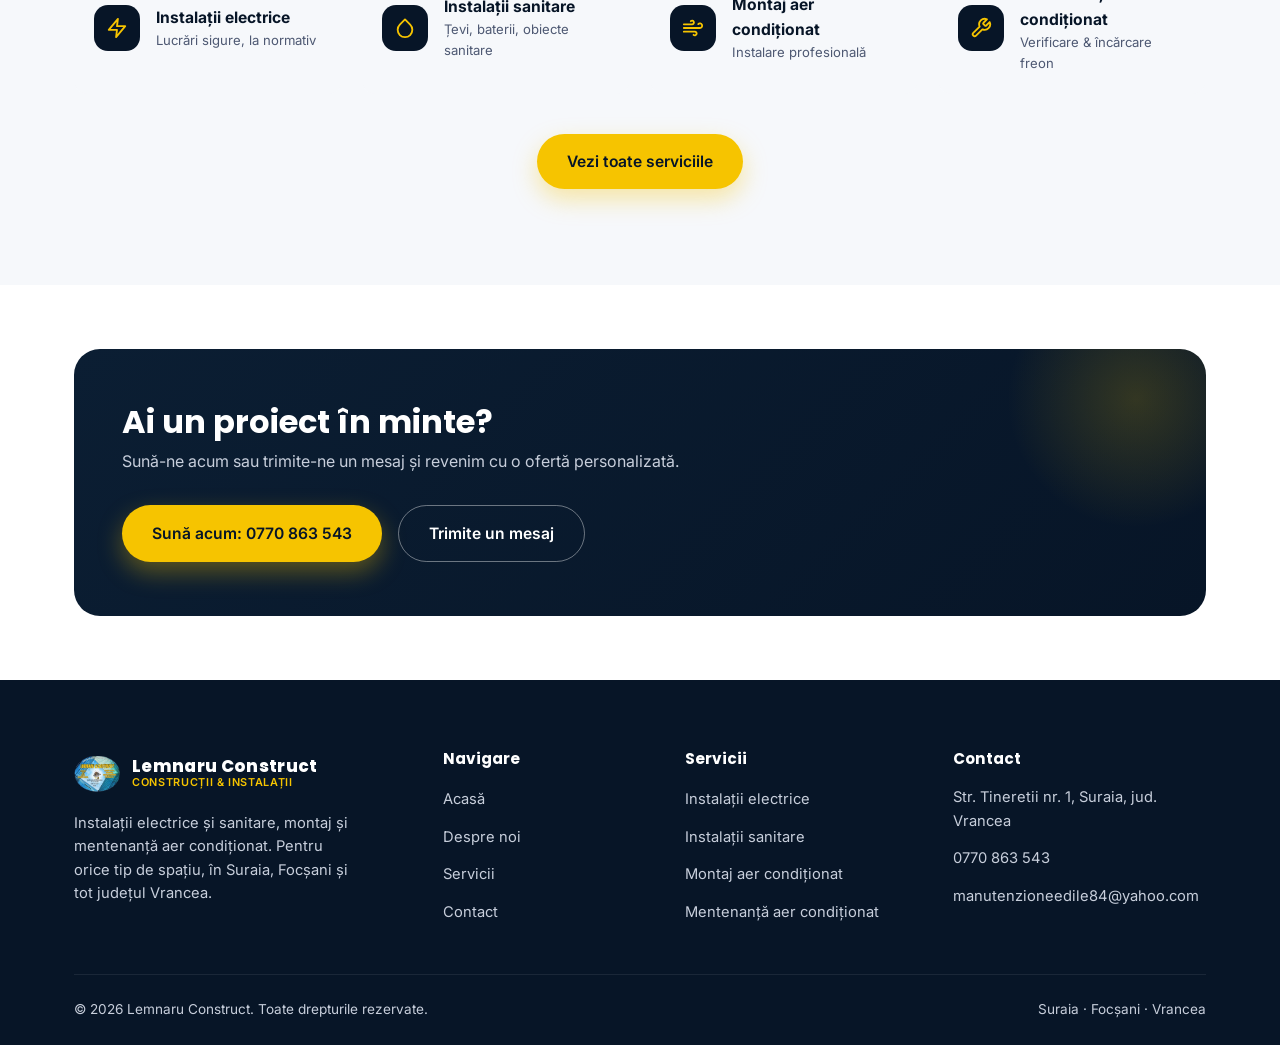
==== commit 7aaa11ab: "Elimina serviciile tencuieli, glet, gresie/faianta si hidroizolatii Site-ul ramane axat pe instalati" ====
--- a/index.html
+++ b/index.html
@@ -4,7 +4,7 @@
 <meta charset="UTF-8">
 <meta name="viewport" content="width=device-width, initial-scale=1.0">
 <title>Lemnaru Construct | Construcții & Instalații, Suraia - Focșani, Vrancea</title>
-<meta name="description" content="Lemnaru Construct - tencuieli, glet, gresie, instalații electrice și sanitare, hidroizolații, montaj și mentenanță aer condiționat. Suraia, Focșani, județul Vrancea.">
+<meta name="description" content="Lemnaru Construct - instalații electrice și sanitare, montaj și mentenanță aer condiționat. Suraia, Focșani, județul Vrancea.">
 <link rel="icon" type="image/png" href="images/logo.png">
 <link rel="preconnect" href="https://fonts.googleapis.com">
 <link href="https://fonts.googleapis.com/css2?family=Poppins:wght@600;700;800&family=Inter:wght@400;500;600;700&display=swap" rel="stylesheet">
@@ -48,13 +48,13 @@
       <div class="hero-copy">
         <span class="eyebrow">Suraia &middot; Focșani &middot; Județul Vrancea</span>
         <h1>Construcții și instalații pentru <span class="highlight">orice tip de spațiu</span></h1>
-        <p>De la tencuieli, glet și gresie, până la instalații electrice, sanitare, hidroizolații și montaj aer condiționat — Lemnaru Construct se ocupă de locuințe, apartamente și scări de bloc, în Focșani și în tot județul Vrancea.</p>
+        <p>Instalații electrice și sanitare, montaj și mentenanță aer condiționat — Lemnaru Construct se ocupă de locuințe, apartamente și scări de bloc, în Focșani și în tot județul Vrancea.</p>
         <div class="hero-actions">
           <a href="contact.html" class="btn btn-gold">Cere o ofertă gratuită</a>
           <a href="servicii.html" class="btn btn-outline">Vezi serviciile</a>
         </div>
         <div class="hero-stats">
-          <div><strong>8</strong><span>Servicii oferite</span></div>
+          <div><strong>4</strong><span>Servicii oferite</span></div>
           <div><strong>Vrancea</strong><span>Zonă deservită</span></div>
           <div><strong>100%</strong><span>Lucrare la cheie</span></div>
         </div>
@@ -90,14 +90,14 @@
             <svg width="26" height="26" viewBox="0 0 24 24" fill="none" stroke="currentColor" stroke-width="2" stroke-linecap="round" stroke-linejoin="round"><polygon points="12 2 2 7 12 12 22 7 12 2"/><polyline points="2 17 12 22 22 17"/><polyline points="2 12 12 17 22 12"/></svg>
           </span>
           <h3>Servicii complete</h3>
-          <p>Tencuieli, glet, gresie, instalații electrice și sanitare, hidroizolații, montaj și mentenanță aer condiționat — totul sub un singur acoperiș.</p>
+          <p>Instalații electrice și sanitare, montaj și mentenanță aer condiționat — totul sub un singur acoperiș.</p>
         </div>
         <div class="feature-card">
           <span class="icon-circle">
             <svg width="26" height="26" viewBox="0 0 24 24" fill="none" stroke="currentColor" stroke-width="2" stroke-linecap="round" stroke-linejoin="round"><path d="M14.7 6.3a1 1 0 0 0 0 1.4l1.6 1.6a1 1 0 0 0 1.4 0l3.77-3.77a6 6 0 0 1-7.94 7.94l-6.91 6.91a2.12 2.12 0 0 1-3-3l6.91-6.91a6 6 0 0 1 7.94-7.94l-3.76 3.76z"/></svg>
           </span>
           <h3>Lucru cu atenție la detalii</h3>
-          <p>Folosim unelte profesionale și materiale verificate, iar fiecare lucrare este dusă la bun sfârșit cu grijă pentru finisaj.</p>
+          <p>Folosim unelte profesionale și materiale verificate, iar fiecare lucrare este dusă la bun sfârșit cu grijă pentru fiecare detaliu.</p>
         </div>
         <div class="feature-card">
           <span class="icon-circle">
@@ -167,15 +167,7 @@
         <ul class="split-list">
           <li>
             <svg width="18" height="18" viewBox="0 0 24 24" fill="none" stroke="currentColor" stroke-width="2.5" stroke-linecap="round" stroke-linejoin="round"><polyline points="20 6 9 17 4 12"/></svg>
-            Tencuieli, glet și gresie
-          </li>
-          <li>
-            <svg width="18" height="18" viewBox="0 0 24 24" fill="none" stroke="currentColor" stroke-width="2.5" stroke-linecap="round" stroke-linejoin="round"><polyline points="20 6 9 17 4 12"/></svg>
             Instalații electrice și sanitare
-          </li>
-          <li>
-            <svg width="18" height="18" viewBox="0 0 24 24" fill="none" stroke="currentColor" stroke-width="2.5" stroke-linecap="round" stroke-linejoin="round"><polyline points="20 6 9 17 4 12"/></svg>
-            Hidroizolații
           </li>
           <li>
             <svg width="18" height="18" viewBox="0 0 24 24" fill="none" stroke="currentColor" stroke-width="2.5" stroke-linecap="round" stroke-linejoin="round"><polyline points="20 6 9 17 4 12"/></svg>
@@ -199,14 +191,6 @@
       </div>
       <div class="services-preview-grid">
         <a href="servicii.html" class="service-mini">
-          <span class="icon-circle"><svg width="22" height="22" viewBox="0 0 24 24" fill="none" stroke="currentColor" stroke-width="2" stroke-linecap="round" stroke-linejoin="round"><polygon points="12 2 2 7 12 12 22 7 12 2"/><polyline points="2 17 12 22 22 17"/><polyline points="2 12 12 17 22 12"/></svg></span>
-          <span><strong>Tencuieli &amp; glet</strong><span>Finisaje interioare/exterioare</span></span>
-        </a>
-        <a href="servicii.html" class="service-mini">
-          <span class="icon-circle"><svg width="22" height="22" viewBox="0 0 24 24" fill="none" stroke="currentColor" stroke-width="2" stroke-linecap="round" stroke-linejoin="round"><rect x="3" y="3" width="7" height="7"/><rect x="14" y="3" width="7" height="7"/><rect x="14" y="14" width="7" height="7"/><rect x="3" y="14" width="7" height="7"/></svg></span>
-          <span><strong>Gresie &amp; faianță</strong><span>Montaj cu atenție la detalii</span></span>
-        </a>
-        <a href="servicii.html" class="service-mini">
           <span class="icon-circle"><svg width="22" height="22" viewBox="0 0 24 24" fill="none" stroke="currentColor" stroke-width="2" stroke-linecap="round" stroke-linejoin="round"><polygon points="13 2 3 14 12 14 11 22 21 10 12 10 13 2"/></svg></span>
           <span><strong>Instalații electrice</strong><span>Lucrări sigure, la normativ</span></span>
         </a>
@@ -215,12 +199,12 @@
           <span><strong>Instalații sanitare</strong><span>Țevi, baterii, obiecte sanitare</span></span>
         </a>
         <a href="servicii.html" class="service-mini">
-          <span class="icon-circle"><svg width="22" height="22" viewBox="0 0 24 24" fill="none" stroke="currentColor" stroke-width="2" stroke-linecap="round" stroke-linejoin="round"><path d="M12 22s8-4 8-10V5l-8-3-8 3v7c0 6 8 10 8 10z"/></svg></span>
-          <span><strong>Hidroizolații</strong><span>Terase, băi, fundații</span></span>
-        </a>
-        <a href="servicii.html" class="service-mini">
           <span class="icon-circle"><svg width="22" height="22" viewBox="0 0 24 24" fill="none" stroke="currentColor" stroke-width="2" stroke-linecap="round" stroke-linejoin="round"><path d="M9.59 4.59A2 2 0 1 1 11 8H2m10.59 11.41A2 2 0 1 0 14 16H2m15.73-8.27A2.5 2.5 0 1 1 19.5 12H2"/></svg></span>
           <span><strong>Montaj aer condiționat</strong><span>Instalare profesională</span></span>
+        </a>
+        <a href="servicii.html" class="service-mini">
+          <span class="icon-circle"><svg width="22" height="22" viewBox="0 0 24 24" fill="none" stroke="currentColor" stroke-width="2" stroke-linecap="round" stroke-linejoin="round"><path d="M14.7 6.3a1 1 0 0 0 0 1.4l1.6 1.6a1 1 0 0 0 1.4 0l3.77-3.77a6 6 0 0 1-7.94 7.94l-6.91 6.91a2.12 2.12 0 0 1-3-3l6.91-6.91a6 6 0 0 1 7.94-7.94l-3.76 3.76z"/></svg></span>
+          <span><strong>Mentenanță aer condiționat</strong><span>Verificare &amp; încărcare freon</span></span>
         </a>
       </div>
       <div style="text-align:center; margin-top:40px;">
@@ -258,7 +242,7 @@
             <span>Construcții &amp; Instalații</span>
           </span>
         </a>
-        <p>Tencuieli, glet, gresie, instalații electrice și sanitare, hidroizolații, montaj și mentenanță aer condiționat. Pentru orice tip de spațiu, în Suraia, Focșani și tot județul Vrancea.</p>
+        <p>Instalații electrice și sanitare, montaj și mentenanță aer condiționat. Pentru orice tip de spațiu, în Suraia, Focșani și tot județul Vrancea.</p>
       </div>
       <div class="footer-col">
         <h4>Navigare</h4>
@@ -272,10 +256,10 @@
       <div class="footer-col">
         <h4>Servicii</h4>
         <ul>
-          <li><a href="servicii.html">Tencuieli &amp; glet</a></li>
           <li><a href="servicii.html">Instalații electrice</a></li>
           <li><a href="servicii.html">Instalații sanitare</a></li>
           <li><a href="servicii.html">Montaj aer condiționat</a></li>
+          <li><a href="servicii.html">Mentenanță aer condiționat</a></li>
         </ul>
       </div>
       <div class="footer-col">
